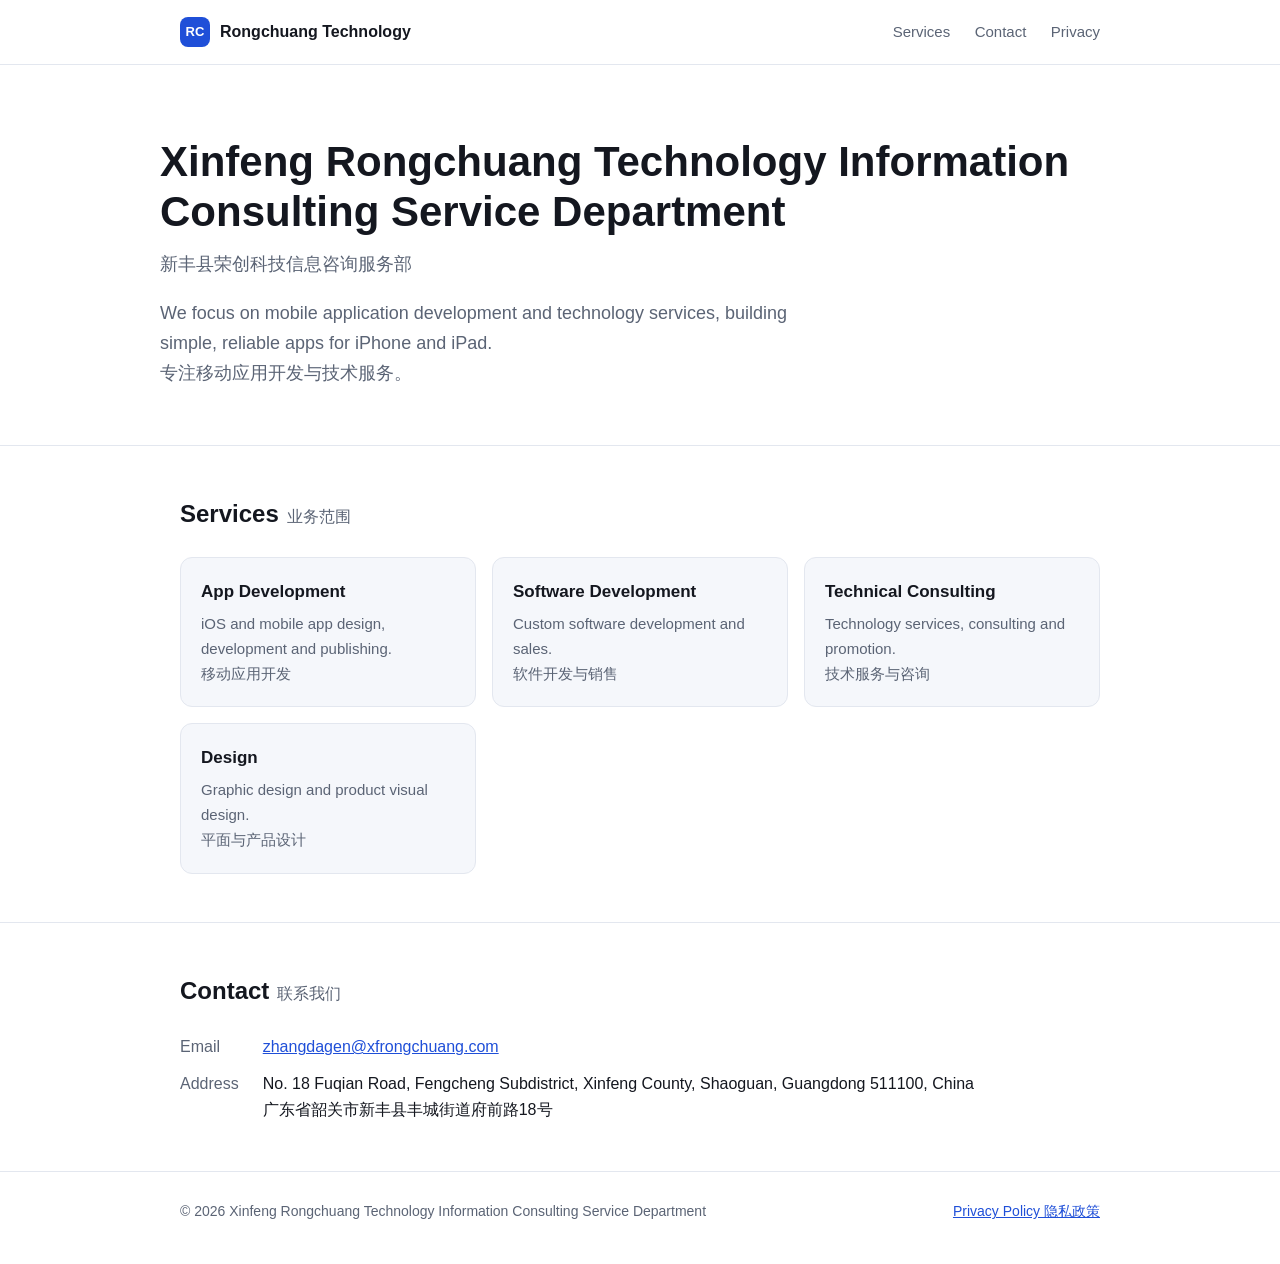
==== index.html @ 459b1302 "Add company website and privacy policy Co-Authored-By: Claude Opus 5.5 <noreply@anthropic.com>" ====
<!doctype html>
<html lang="en">
<head>
<meta charset="utf-8">
<meta name="viewport" content="width=device-width, initial-scale=1">
<title>Rongchuang Technology</title>
<meta name="description" content="Xinfeng Rongchuang Technology Information Consulting Service Department — mobile app development and technology services.">
<link rel="icon" href="data:image/svg+xml,<svg xmlns='http://www.w3.org/2000/svg' viewBox='0 0 32 32'><rect width='32' height='32' rx='7' fill='%231f4fd8'/><text x='16' y='22' font-size='16' font-family='Arial' font-weight='700' fill='white' text-anchor='middle'>RC</text></svg>">
<style>
  :root {
    --bg: #ffffff; --bg-soft: #f5f7fb; --text: #14171f; --muted: #5b6475;
    --line: #e3e7ef; --accent: #1f4fd8;
  }
  @media (prefers-color-scheme: dark) {
    :root { --bg: #0f1218; --bg-soft: #171b23; --text: #e8ebf1; --muted: #9aa3b5; --line: #262c38; --accent: #6d93ff; }
  }
  * { box-sizing: border-box; }
  body {
    margin: 0; background: var(--bg); color: var(--text);
    font: 16px/1.65 -apple-system, BlinkMacSystemFont, "Segoe UI", "PingFang SC", "Microsoft YaHei", sans-serif;
  }
  .wrap { max-width: 960px; margin: 0 auto; padding: 0 20px; }
  header { border-bottom: 1px solid var(--line); }
  nav { display: flex; align-items: center; justify-content: space-between; height: 64px; }
  .brand { font-weight: 700; color: var(--text); text-decoration: none; display: flex; align-items: center; gap: 10px; }
  .logo { width: 30px; height: 30px; border-radius: 8px; background: var(--accent); color: #fff; display: grid; place-items: center; font-size: 13px; font-weight: 700; }
  nav .links a { color: var(--muted); text-decoration: none; margin-left: 20px; font-size: 15px; }
  nav .links a:hover { color: var(--accent); }
  .hero { padding: 72px 0 56px; }
  .hero h1 { font-size: clamp(28px, 5vw, 42px); line-height: 1.2; margin: 0 0 12px; }
  .hero .cn { font-size: 18px; color: var(--muted); margin: 0 0 20px; }
  .hero p.lead { font-size: 18px; color: var(--muted); max-width: 640px; margin: 0; }
  section { padding: 48px 0; border-top: 1px solid var(--line); }
  h2 { font-size: 24px; margin: 0 0 24px; }
  h2 small { font-size: 16px; color: var(--muted); font-weight: 400; margin-left: 8px; }
  .grid { display: grid; grid-template-columns: repeat(auto-fit, minmax(220px, 1fr)); gap: 16px; }
  .card { background: var(--bg-soft); border: 1px solid var(--line); border-radius: 12px; padding: 20px; }
  .card h3 { margin: 0 0 6px; font-size: 17px; }
  .card p { margin: 0; color: var(--muted); font-size: 15px; }
  dl { display: grid; grid-template-columns: max-content 1fr; gap: 10px 24px; margin: 0; }
  dt { color: var(--muted); }
  dd { margin: 0; word-break: break-word; }
  a { color: var(--accent); }
  footer { border-top: 1px solid var(--line); padding: 28px 0 40px; color: var(--muted); font-size: 14px; }
  footer .wrap { display: flex; flex-wrap: wrap; gap: 8px 24px; justify-content: space-between; }
  @media (max-width: 560px) {
    nav .links a { margin-left: 14px; }
    dl { grid-template-columns: 1fr; gap: 2px; }
    dd { margin-bottom: 12px; }
  }
</style>
</head>
<body>
<header>
  <div class="wrap">
    <nav>
      <a class="brand" href="/"><span class="logo">RC</span>Rongchuang Technology</a>
      <div class="links">
        <a href="#services">Services</a>
        <a href="#contact">Contact</a>
        <a href="privacy.html">Privacy</a>
      </div>
    </nav>
  </div>
</header>

<main>
  <div class="wrap hero">
    <h1>Xinfeng Rongchuang Technology Information Consulting Service Department</h1>
    <p class="cn">新丰县荣创科技信息咨询服务部</p>
    <p class="lead">We focus on mobile application development and technology services, building simple, reliable apps for iPhone and iPad.<br>专注移动应用开发与技术服务。</p>
  </div>

  <section id="services">
    <div class="wrap">
      <h2>Services<small>业务范围</small></h2>
      <div class="grid">
        <div class="card"><h3>App Development</h3><p>iOS and mobile app design, development and publishing.<br>移动应用开发</p></div>
        <div class="card"><h3>Software Development</h3><p>Custom software development and sales.<br>软件开发与销售</p></div>
        <div class="card"><h3>Technical Consulting</h3><p>Technology services, consulting and promotion.<br>技术服务与咨询</p></div>
        <div class="card"><h3>Design</h3><p>Graphic design and product visual design.<br>平面与产品设计</p></div>
      </div>
    </div>
  </section>

  <section id="contact">
    <div class="wrap">
      <h2>Contact<small>联系我们</small></h2>
      <dl>
        <dt>Email</dt>
        <dd><a href="mailto:zhangdagen@xfrongchuang.com">zhangdagen@xfrongchuang.com</a></dd>
        <dt>Address</dt>
        <dd>No. 18 Fuqian Road, Fengcheng Subdistrict, Xinfeng County, Shaoguan, Guangdong 511100, China<br>广东省韶关市新丰县丰城街道府前路18号</dd>
      </dl>
    </div>
  </section>
</main>

<footer>
  <div class="wrap">
    <span>© 2026 Xinfeng Rongchuang Technology Information Consulting Service Department</span>
    <a href="privacy.html">Privacy Policy 隐私政策</a>
  </div>
</footer>
</body>
</html>
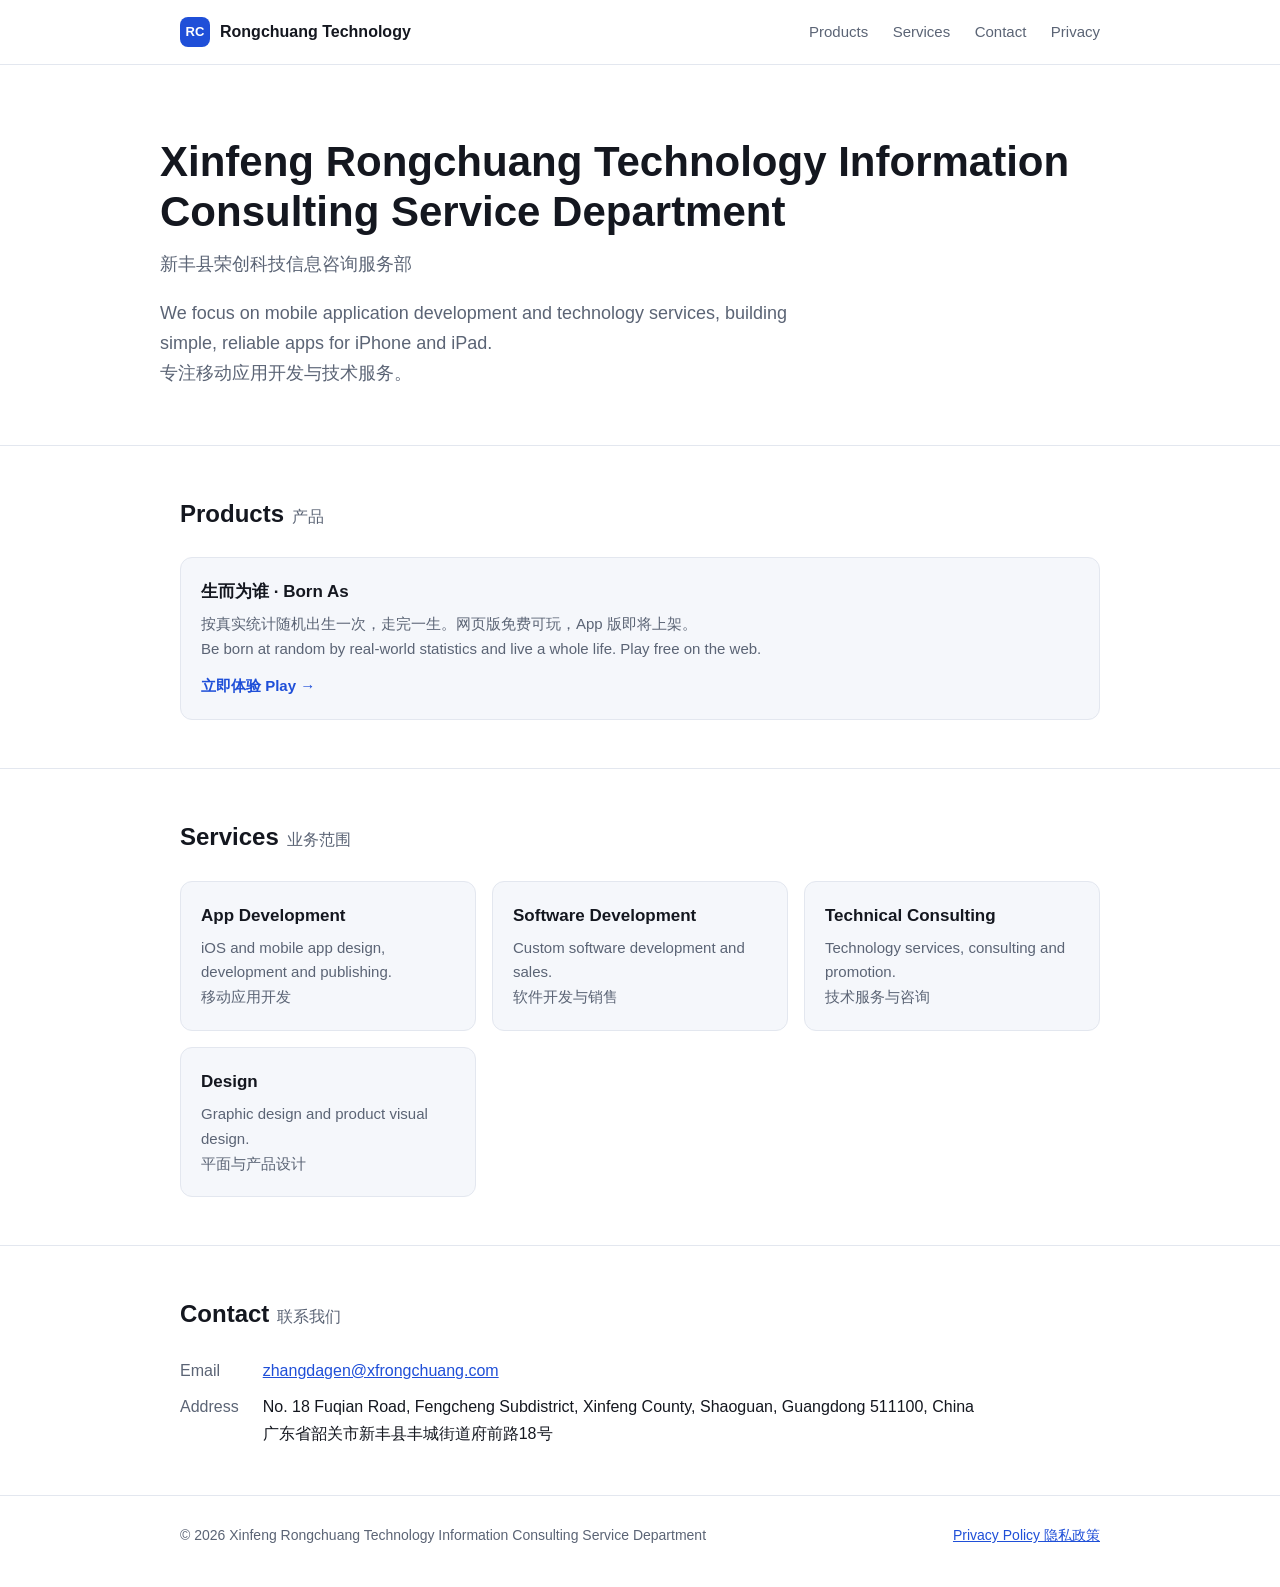
==== commit 81489dee: "Add Born As (生而为谁) web game at /life/ Static build of the life simulation game, plus a Products card" ====
--- a/index.html
+++ b/index.html
@@ -41,6 +41,9 @@
   dt { color: var(--muted); }
   dd { margin: 0; word-break: break-word; }
   a { color: var(--accent); }
+  a.card.product { display: block; text-decoration: none; color: var(--text); transition: border-color .15s, transform .15s; }
+  a.card.product:hover { border-color: var(--accent); transform: translateY(-2px); }
+  .product .go { display: inline-block; margin-top: 12px; color: var(--accent); font-weight: 600; font-size: 15px; }
   footer { border-top: 1px solid var(--line); padding: 28px 0 40px; color: var(--muted); font-size: 14px; }
   footer .wrap { display: flex; flex-wrap: wrap; gap: 8px 24px; justify-content: space-between; }
   @media (max-width: 560px) {
@@ -56,6 +59,7 @@
     <nav>
       <a class="brand" href="/"><span class="logo">RC</span>Rongchuang Technology</a>
       <div class="links">
+        <a href="#products">Products</a>
         <a href="#services">Services</a>
         <a href="#contact">Contact</a>
         <a href="privacy.html">Privacy</a>
@@ -70,6 +74,19 @@
     <p class="cn">新丰县荣创科技信息咨询服务部</p>
     <p class="lead">We focus on mobile application development and technology services, building simple, reliable apps for iPhone and iPad.<br>专注移动应用开发与技术服务。</p>
   </div>
+
+  <section id="products">
+    <div class="wrap">
+      <h2>Products<small>产品</small></h2>
+      <div class="grid">
+        <a class="card product" href="life/">
+          <h3>生而为谁 · Born As</h3>
+          <p>按真实统计随机出生一次，走完一生。网页版免费可玩，App 版即将上架。<br>Be born at random by real-world statistics and live a whole life. Play free on the web.</p>
+          <span class="go">立即体验 Play →</span>
+        </a>
+      </div>
+    </div>
+  </section>
 
   <section id="services">
     <div class="wrap">
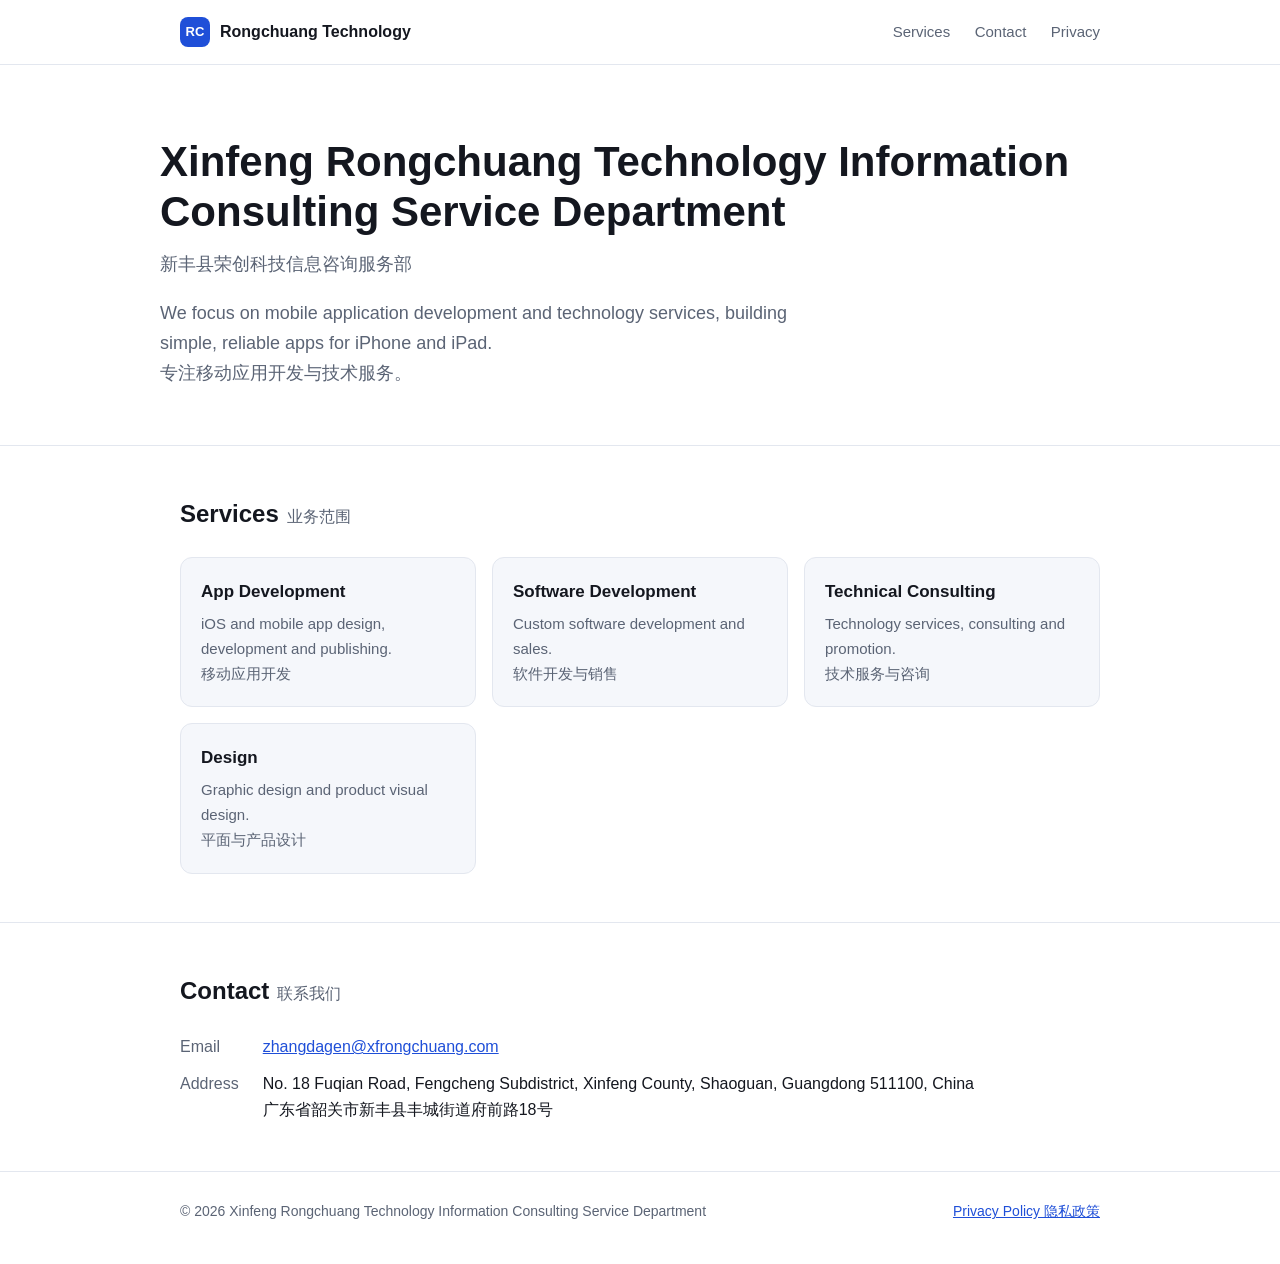
==== commit ce50ad19: "Remove Born As product card from the home page Co-Authored-By: Claude Opus 5.5 <noreply@anthropic.co" ====
--- a/index.html
+++ b/index.html
@@ -41,9 +41,6 @@
   dt { color: var(--muted); }
   dd { margin: 0; word-break: break-word; }
   a { color: var(--accent); }
-  a.card.product { display: block; text-decoration: none; color: var(--text); transition: border-color .15s, transform .15s; }
-  a.card.product:hover { border-color: var(--accent); transform: translateY(-2px); }
-  .product .go { display: inline-block; margin-top: 12px; color: var(--accent); font-weight: 600; font-size: 15px; }
   footer { border-top: 1px solid var(--line); padding: 28px 0 40px; color: var(--muted); font-size: 14px; }
   footer .wrap { display: flex; flex-wrap: wrap; gap: 8px 24px; justify-content: space-between; }
   @media (max-width: 560px) {
@@ -59,7 +56,6 @@
     <nav>
       <a class="brand" href="/"><span class="logo">RC</span>Rongchuang Technology</a>
       <div class="links">
-        <a href="#products">Products</a>
         <a href="#services">Services</a>
         <a href="#contact">Contact</a>
         <a href="privacy.html">Privacy</a>
@@ -74,19 +70,6 @@
     <p class="cn">新丰县荣创科技信息咨询服务部</p>
     <p class="lead">We focus on mobile application development and technology services, building simple, reliable apps for iPhone and iPad.<br>专注移动应用开发与技术服务。</p>
   </div>
-
-  <section id="products">
-    <div class="wrap">
-      <h2>Products<small>产品</small></h2>
-      <div class="grid">
-        <a class="card product" href="life/">
-          <h3>生而为谁 · Born As</h3>
-          <p>按真实统计随机出生一次，走完一生。网页版免费可玩，App 版即将上架。<br>Be born at random by real-world statistics and live a whole life. Play free on the web.</p>
-          <span class="go">立即体验 Play →</span>
-        </a>
-      </div>
-    </div>
-  </section>
 
   <section id="services">
     <div class="wrap">
